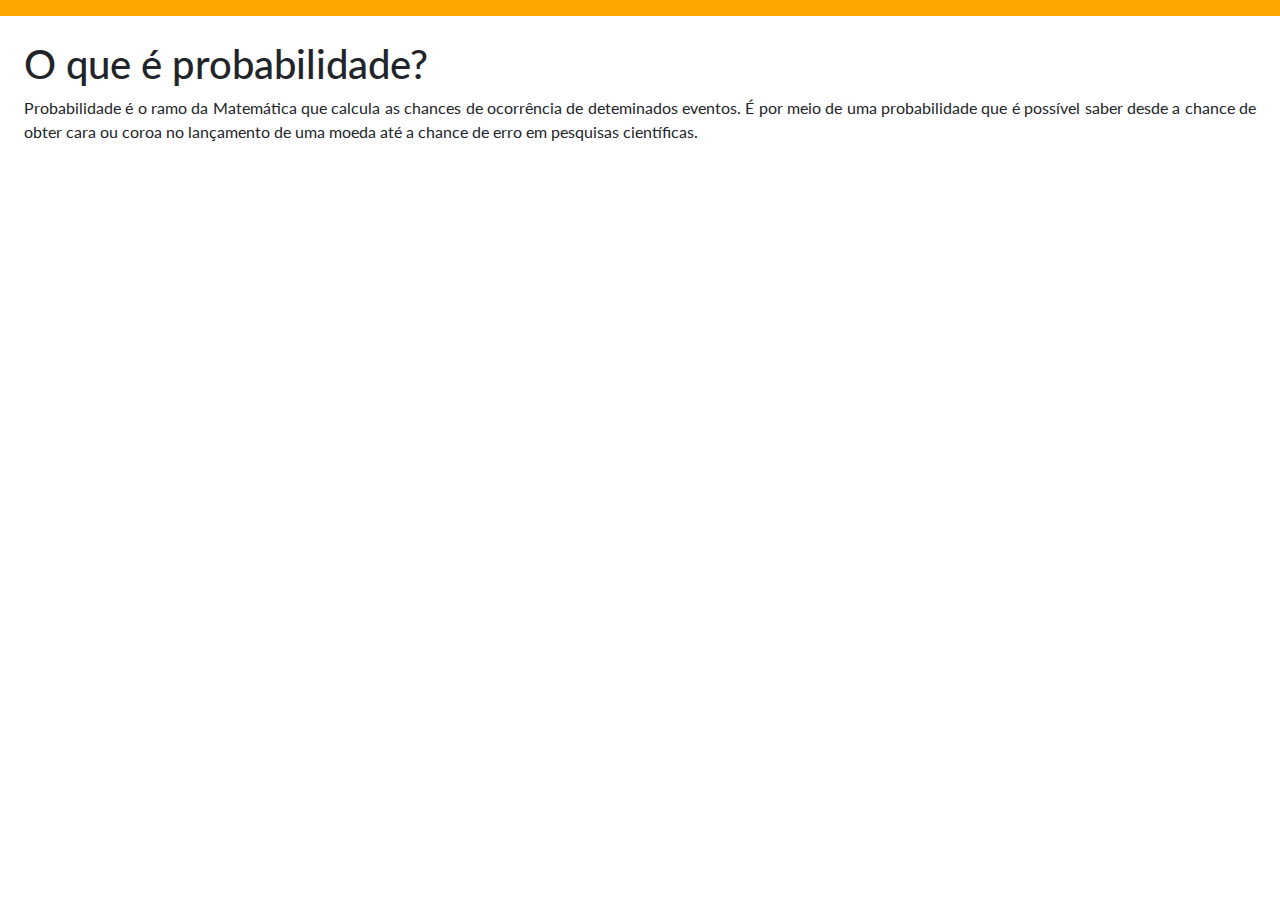
==== metodologia.html @ d93bada9 "add frist things" ====
<!DOCTYPE html>
<html lang="en">

<head>
  <script async src="https://www.googletagmanager.com/gtag/js?id=UA-156200472-1"></script>
  <script>
    window.dataLayer = window.dataLayer || [];
    function gtag() { dataLayer.push(arguments); }
    gtag('js', new Date());

    gtag('config', 'UA-156200472-1');
  </script>
  <meta charset="UTF-8">
  <meta name="viewport" content="width=device-width, initial-scale=1.0">
  <meta http-equiv="X-UA-Compatible" content="ie=edge">
  <link rel="shortcut icon" href="assets/icon.png" type="image/x-icon">
  <script src="https://code.jquery.com/jquery-3.4.1.js" integrity="sha256-WpOohJOqMqqyKL9FccASB9O0KwACQJpFTUBLTYOVvVU="
    crossorigin="anonymous"></script>
  <link rel="stylesheet" href="https://stackpath.bootstrapcdn.com/bootstrap/4.4.1/css/bootstrap.min.css"
    integrity="sha384-Vkoo8x4CGsO3+Hhxv8T/Q5PaXtkKtu6ug5TOeNV6gBiFeWPGFN9MuhOf23Q9Ifjh" crossorigin="anonymous">

  <script src="https://cdn.jsdelivr.net/npm/popper.js@1.16.0/dist/umd/popper.min.js"
    integrity="sha384-Q6E9RHvbIyZFJoft+2mJbHaEWldlvI9IOYy5n3zV9zzTtmI3UksdQRVvoxMfooAo"
    crossorigin="anonymous"></script>
  <script src="https://stackpath.bootstrapcdn.com/bootstrap/4.4.1/js/bootstrap.min.js"
    integrity="sha384-wfSDF2E50Y2D1uUdj0O3uMBJnjuUD4Ih7YwaYd1iqfktj0Uod8GCExl3Og8ifwB6"
    crossorigin="anonymous"></script>
  <link rel="stylesheet" href="style.css">
  <script src="script.js"></script>
  <script src="metodologia.js"></script>
  <title>BBB 20 - Metodologia</title>
</head>

<body>
  <nav id="nav" class="navbar navbar-expand-lg navbar-light bg-orange">
  </nav>
  <div class="m-4">
      <h1 class="my-2">
          O que é probabilidade?
        </h1>
        <p style="text-align: justify;">
            Probabilidade é o ramo da Matemática que calcula as chances de ocorrência de deteminados eventos. É por meio de uma probabilidade que é possível saber desde a chance de obter cara ou coroa no lançamento de uma moeda até a chance de erro em pesquisas científicas.
        </p>
    </div>
</body>

</html>
---- style.css ----
@import url('https://fonts.googleapis.com/css?family=Lato&display=swap');

body{
    font-family: 'Lato', sans-serif;
}

a.navbar-brand{
    font-weight: 900;
}
.bg-orange{
    background-color: orange;
}
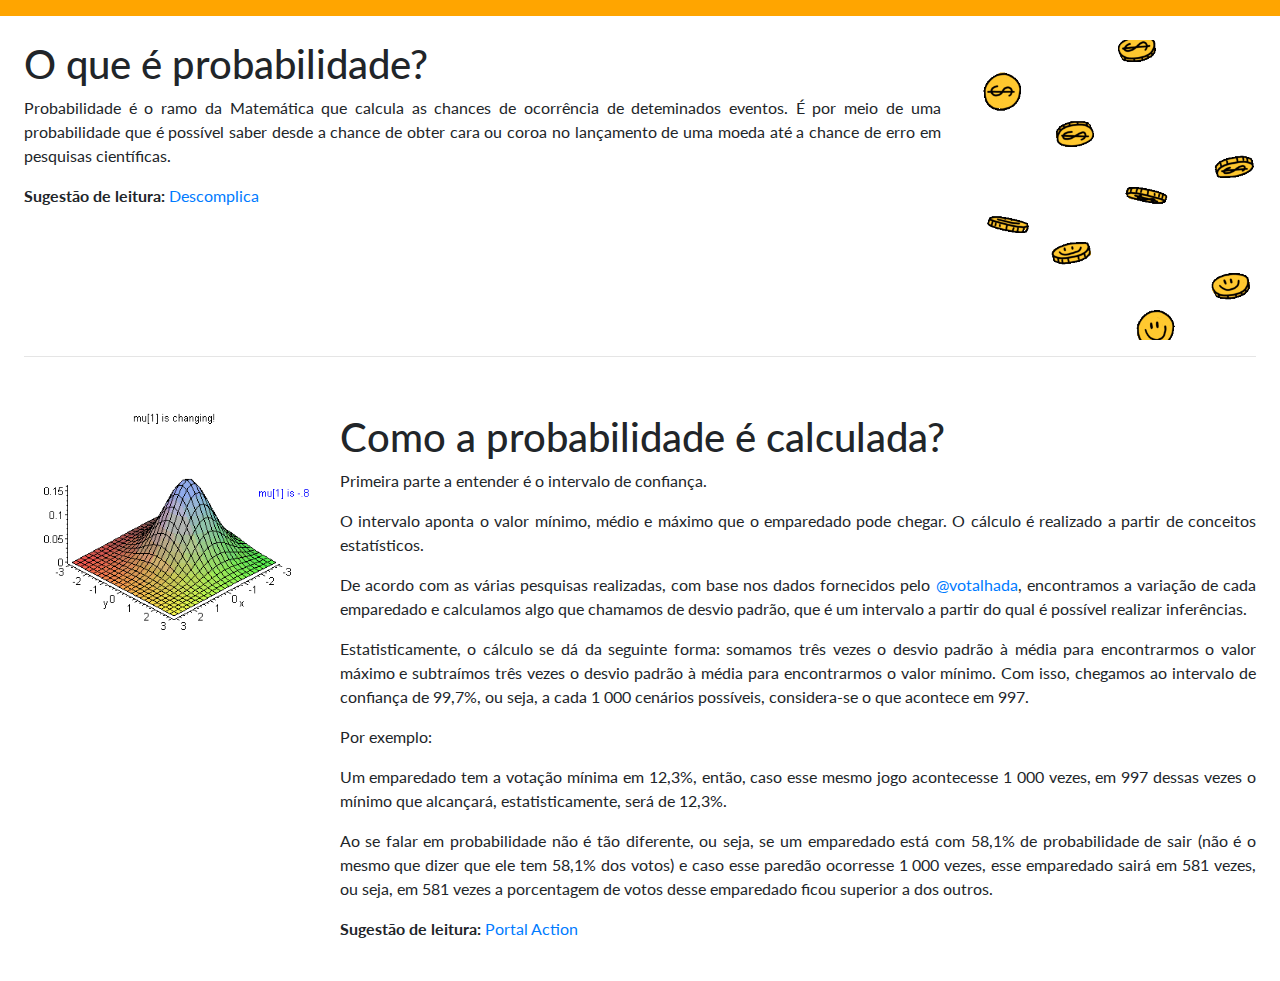
==== commit 15df4bb0: "more text" ====
--- a/metodologia.html
+++ b/metodologia.html
@@ -2,45 +2,86 @@
 <html lang="en">
 
 <head>
-  <script async src="https://www.googletagmanager.com/gtag/js?id=UA-156200472-1"></script>
-  <script>
-    window.dataLayer = window.dataLayer || [];
-    function gtag() { dataLayer.push(arguments); }
-    gtag('js', new Date());
+    <script async src="https://www.googletagmanager.com/gtag/js?id=UA-156200472-1"></script>
+    <script>
+        window.dataLayer = window.dataLayer || [];
+        function gtag() { dataLayer.push(arguments); }
+        gtag('js', new Date());
 
-    gtag('config', 'UA-156200472-1');
-  </script>
-  <meta charset="UTF-8">
-  <meta name="viewport" content="width=device-width, initial-scale=1.0">
-  <meta http-equiv="X-UA-Compatible" content="ie=edge">
-  <link rel="shortcut icon" href="assets/icon.png" type="image/x-icon">
-  <script src="https://code.jquery.com/jquery-3.4.1.js" integrity="sha256-WpOohJOqMqqyKL9FccASB9O0KwACQJpFTUBLTYOVvVU="
-    crossorigin="anonymous"></script>
-  <link rel="stylesheet" href="https://stackpath.bootstrapcdn.com/bootstrap/4.4.1/css/bootstrap.min.css"
-    integrity="sha384-Vkoo8x4CGsO3+Hhxv8T/Q5PaXtkKtu6ug5TOeNV6gBiFeWPGFN9MuhOf23Q9Ifjh" crossorigin="anonymous">
+        gtag('config', 'UA-156200472-1');
+    </script>
+    <meta charset="UTF-8">
+    <meta name="viewport" content="width=device-width, initial-scale=1.0">
+    <meta http-equiv="X-UA-Compatible" content="ie=edge">
+    <link rel="shortcut icon" href="assets/icon.png" type="image/x-icon">
+    <script src="https://code.jquery.com/jquery-3.4.1.js"
+        integrity="sha256-WpOohJOqMqqyKL9FccASB9O0KwACQJpFTUBLTYOVvVU=" crossorigin="anonymous"></script>
+    <link rel="stylesheet" href="https://stackpath.bootstrapcdn.com/bootstrap/4.4.1/css/bootstrap.min.css"
+        integrity="sha384-Vkoo8x4CGsO3+Hhxv8T/Q5PaXtkKtu6ug5TOeNV6gBiFeWPGFN9MuhOf23Q9Ifjh" crossorigin="anonymous">
 
-  <script src="https://cdn.jsdelivr.net/npm/popper.js@1.16.0/dist/umd/popper.min.js"
-    integrity="sha384-Q6E9RHvbIyZFJoft+2mJbHaEWldlvI9IOYy5n3zV9zzTtmI3UksdQRVvoxMfooAo"
-    crossorigin="anonymous"></script>
-  <script src="https://stackpath.bootstrapcdn.com/bootstrap/4.4.1/js/bootstrap.min.js"
-    integrity="sha384-wfSDF2E50Y2D1uUdj0O3uMBJnjuUD4Ih7YwaYd1iqfktj0Uod8GCExl3Og8ifwB6"
-    crossorigin="anonymous"></script>
-  <link rel="stylesheet" href="style.css">
-  <script src="script.js"></script>
-  <script src="metodologia.js"></script>
-  <title>BBB 20 - Metodologia</title>
+    <script src="https://cdn.jsdelivr.net/npm/popper.js@1.16.0/dist/umd/popper.min.js"
+        integrity="sha384-Q6E9RHvbIyZFJoft+2mJbHaEWldlvI9IOYy5n3zV9zzTtmI3UksdQRVvoxMfooAo"
+        crossorigin="anonymous"></script>
+    <script src="https://stackpath.bootstrapcdn.com/bootstrap/4.4.1/js/bootstrap.min.js"
+        integrity="sha384-wfSDF2E50Y2D1uUdj0O3uMBJnjuUD4Ih7YwaYd1iqfktj0Uod8GCExl3Og8ifwB6"
+        crossorigin="anonymous"></script>
+    <link rel="stylesheet" href="style.css">
+    <script src="script.js"></script>
+    <script src="metodologia.js"></script>
+    <title>BBB 20 - Metodologia</title>
 </head>
 
 <body>
-  <nav id="nav" class="navbar navbar-expand-lg navbar-light bg-orange">
-  </nav>
-  <div class="m-4">
-      <h1 class="my-2">
-          O que é probabilidade?
-        </h1>
-        <p style="text-align: justify;">
-            Probabilidade é o ramo da Matemática que calcula as chances de ocorrência de deteminados eventos. É por meio de uma probabilidade que é possível saber desde a chance de obter cara ou coroa no lançamento de uma moeda até a chance de erro em pesquisas científicas.
-        </p>
+    <nav id="nav" class="navbar navbar-expand-lg navbar-light bg-orange">
+    </nav>
+    <div class="m-4">
+        <div class="row">
+            <div class="col-12 col-md-9">
+                <h1>
+                    O que é probabilidade?
+                </h1>
+                <p>
+                    Probabilidade é o ramo da Matemática que calcula as chances de ocorrência de deteminados eventos. É
+                    por meio de uma probabilidade que é possível saber desde a chance de obter cara ou coroa no
+                    lançamento de uma moeda até a chance de erro em pesquisas científicas.
+                </p>
+                <p>
+                    <strong>Sugestão de leitura: </strong> <a
+                        href="http://material.descomplica.com.br/projetos-especiais/Resumos-Top-5-Matematica.pdf"
+                        target="_blank">Descomplica</a>
+                </p>
+            </div>
+            <div class="col-12 col-md-3">
+                <img class="" src="assets/coins.gif" alt="">
+            </div>
+        </div>
+        <hr>
+        <div class="row">
+            <div class="col-12 col-md-3">
+                <img class="" src="assets/distribution.gif" alt="">
+            </div>
+            <div class="col-12 col-md-9">
+                <h1>
+                    Como a probabilidade é calculada?
+                </h1>
+                <p>
+                    Primeira parte a entender é o intervalo de confiança.
+                </p>
+                <p>O intervalo aponta o valor mínimo, médio e máximo que o emparedado pode chegar. O cálculo é realizado a partir de conceitos estatísticos.</p>
+                <p>De acordo com as várias pesquisas realizadas, com base nos dados fornecidos pelo <a href="https://twitter.com/votalhada">@votalhada</a>, encontramos a variação de cada emparedado e calculamos algo que chamamos de desvio padrão, que é um intervalo a partir do qual é possível realizar inferências.</p>
+                <p>Estatisticamente, o cálculo se dá da seguinte forma: somamos três vezes o desvio padrão à média para encontrarmos o valor máximo e subtraímos três vezes o desvio padrão à média para encontrarmos o valor mínimo. Com isso, chegamos ao intervalo de confiança de 99,7%, ou seja, a cada 1 000 cenários possíveis, considera-se o que acontece em 997.</p>
+                <p>Por exemplo:</p>
+                <p>Um emparedado tem a votação mínima em 12,3%, então, caso esse mesmo jogo acontecesse 1 000 vezes, em 997 dessas vezes o mínimo que alcançará, estatisticamente, será de 12,3%.</p>
+                <p>Ao se falar em probabilidade não é tão diferente, ou seja, se um emparedado está com 58,1% de probabilidade de sair (não é o mesmo que dizer que ele tem 58,1% dos votos) e caso esse paredão ocorresse 1 000 vezes, esse emparedado sairá em 581 vezes, ou seja, em 581 vezes a porcentagem de votos desse emparedado ficou superior a dos outros.</p>
+                <p>
+                    <strong>Sugestão de leitura: </strong> <a
+                        href="http://www.portalaction.com.br/inferencia/intervalo-de-confianca"
+                        target="_blank">Portal Action</a>
+                </p>
+
+            </div>
+
+        </div>
     </div>
 </body>
 
--- a/style.css
+++ b/style.css
@@ -9,4 +9,16 @@
 }
 .bg-orange{
     background-color: orange;
+}
+
+img{
+    width: 300px !important;
+}
+
+p{
+    text-align: justify;
+}
+hr{
+    padding-top: 20px;
+    padding-bottom: 20px;
 }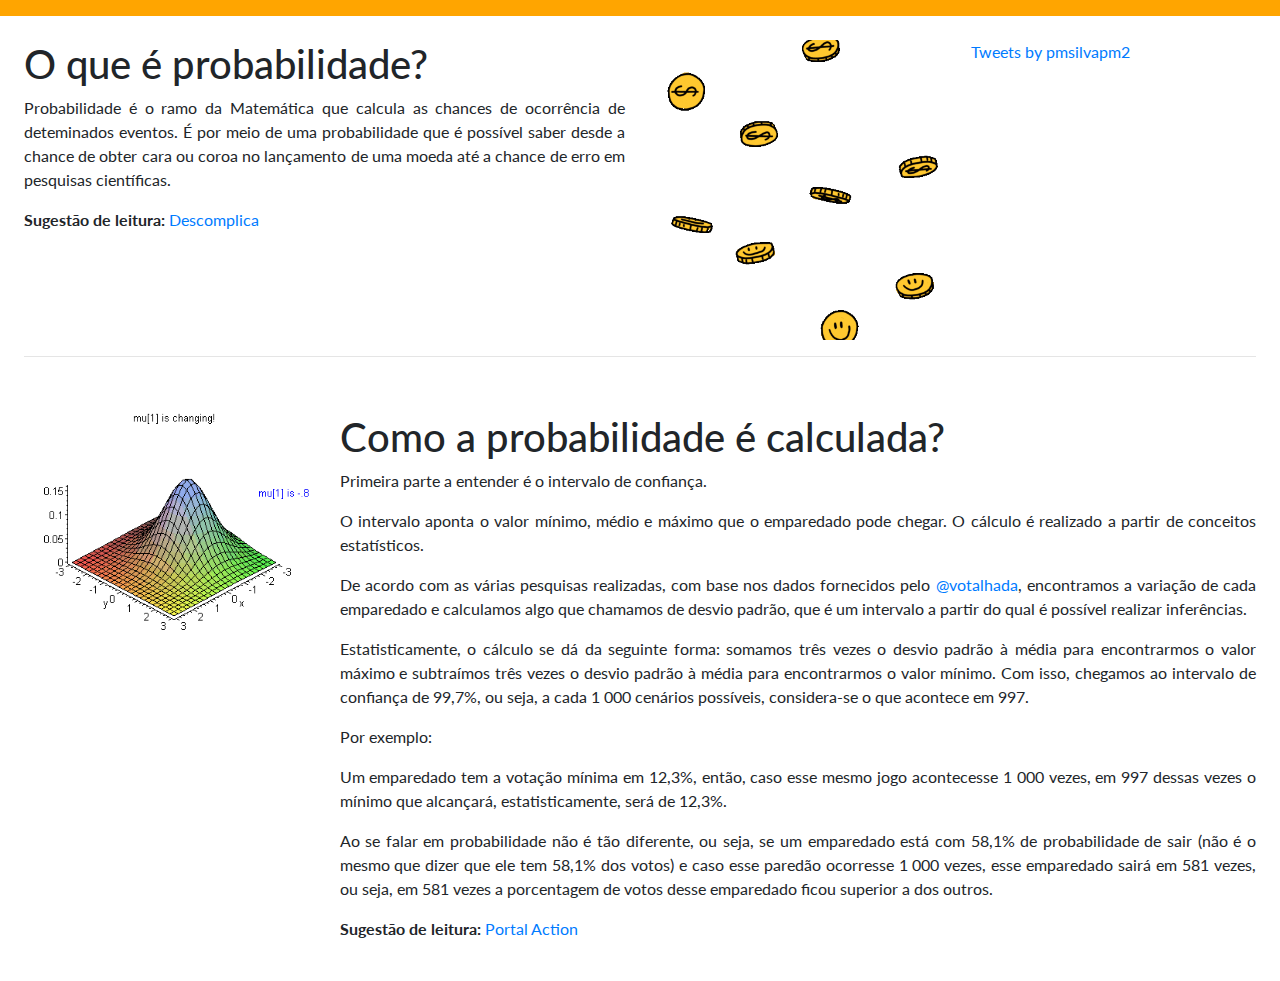
==== commit ca922550: "finish metofology" ====
--- a/metodologia.html
+++ b/metodologia.html
@@ -36,7 +36,7 @@
     </nav>
     <div class="m-4">
         <div class="row">
-            <div class="col-12 col-md-9">
+            <div class="col-12 col-md-6">
                 <h1>
                     O que é probabilidade?
                 </h1>
@@ -54,6 +54,9 @@
             <div class="col-12 col-md-3">
                 <img class="" src="assets/coins.gif" alt="">
             </div>
+            <div class="col-12 col-md-3">
+                <a class="twitter-timeline" data-width="300" data-height="300" href="https://twitter.com/pmsilvapm2?ref_src=twsrc%5Etfw">Tweets by pmsilvapm2</a> <script async src="https://platform.twitter.com/widgets.js" charset="utf-8"></script>
+            </div>
         </div>
         <hr>
         <div class="row">
@@ -68,7 +71,7 @@
                     Primeira parte a entender é o intervalo de confiança.
                 </p>
                 <p>O intervalo aponta o valor mínimo, médio e máximo que o emparedado pode chegar. O cálculo é realizado a partir de conceitos estatísticos.</p>
-                <p>De acordo com as várias pesquisas realizadas, com base nos dados fornecidos pelo <a href="https://twitter.com/votalhada">@votalhada</a>, encontramos a variação de cada emparedado e calculamos algo que chamamos de desvio padrão, que é um intervalo a partir do qual é possível realizar inferências.</p>
+                <p>De acordo com as várias pesquisas realizadas, com base nos dados fornecidos pelo <a href="https://twitter.com/votalhada" target="_blank">@votalhada</a>, encontramos a variação de cada emparedado e calculamos algo que chamamos de desvio padrão, que é um intervalo a partir do qual é possível realizar inferências.</p>
                 <p>Estatisticamente, o cálculo se dá da seguinte forma: somamos três vezes o desvio padrão à média para encontrarmos o valor máximo e subtraímos três vezes o desvio padrão à média para encontrarmos o valor mínimo. Com isso, chegamos ao intervalo de confiança de 99,7%, ou seja, a cada 1 000 cenários possíveis, considera-se o que acontece em 997.</p>
                 <p>Por exemplo:</p>
                 <p>Um emparedado tem a votação mínima em 12,3%, então, caso esse mesmo jogo acontecesse 1 000 vezes, em 997 dessas vezes o mínimo que alcançará, estatisticamente, será de 12,3%.</p>
@@ -80,7 +83,7 @@
                 </p>
 
             </div>
-
+            
         </div>
     </div>
 </body>
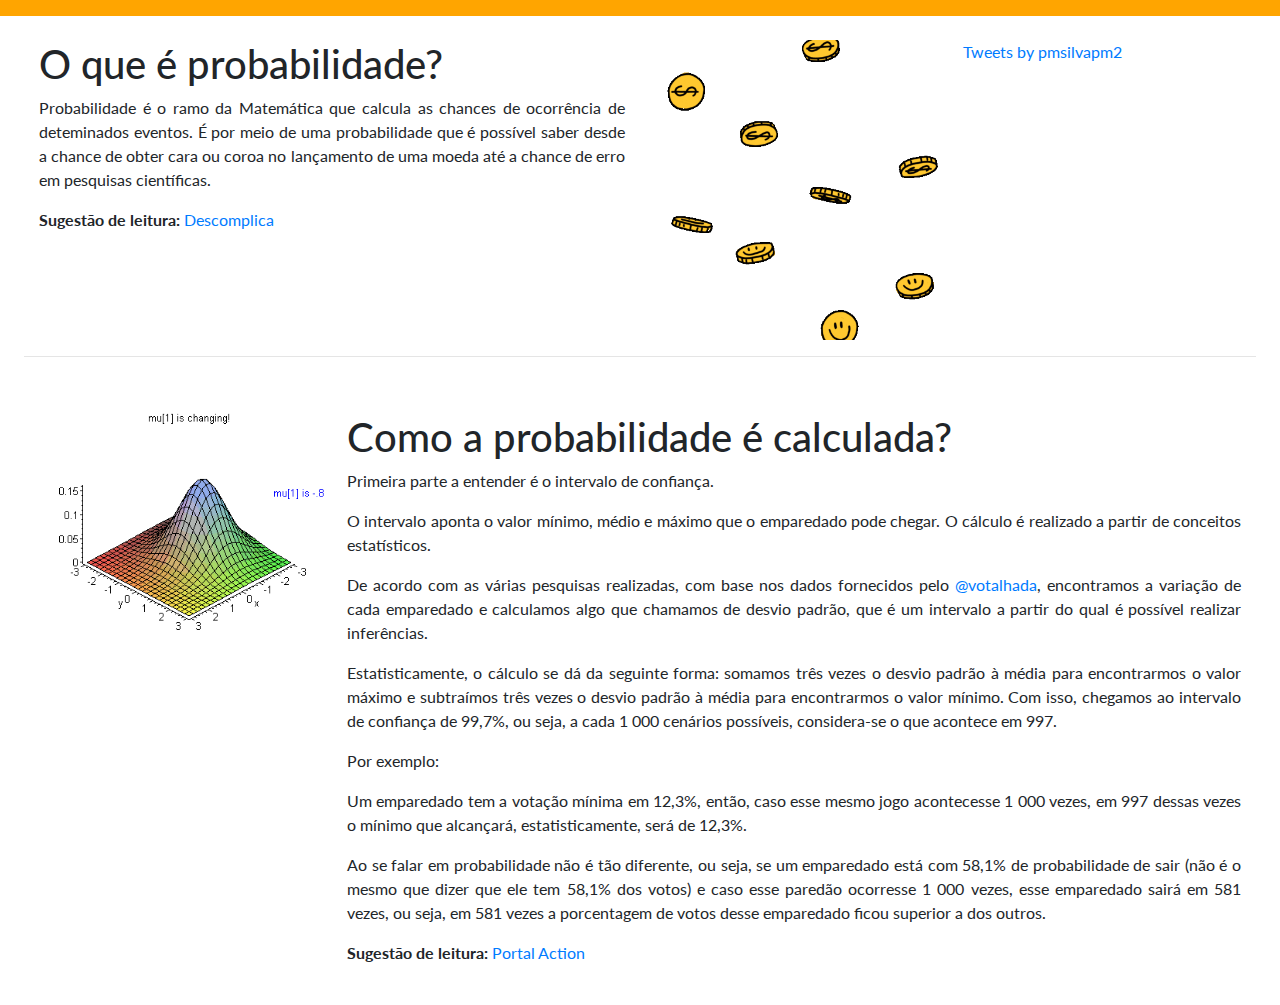
==== commit 0debafa4: "fixing things" ====
--- a/metodologia.html
+++ b/metodologia.html
@@ -1,5 +1,5 @@
 <!DOCTYPE html>
-<html lang="en">
+<html lang="pt-br">
 
 <head>
     <script async src="https://www.googletagmanager.com/gtag/js?id=UA-156200472-1"></script>
@@ -12,6 +12,22 @@
     </script>
     <meta charset="UTF-8">
     <meta name="viewport" content="width=device-width, initial-scale=1.0">
+
+
+    <meta http-equiv="X-UA-Compatible" content="ie=edge">
+    <link rel="shortcut icon" href="assets/icon.png" type="image/x-icon">
+    <meta content="Um site para você acompanhar as estatísticas sobre a casa mais vigiada do país. Acompanhe! BBB 20"
+        name="og:description">
+    <meta content="BBB Estatísticas" property="og:site_name">
+    <meta content="Um site para você acompanhar as estatísticas sobre a casa mais vigiada do país. Acompanhe! BBB 20"
+        name="twitter:description">
+    <!-- Social Media meta tag need customer customization -->
+    <meta content="100002198446812" property="fb:app_id">
+    <meta content="100002198446812" property="fb:admins">
+    <meta content="@pmsilvapm2" name="twitter:site">
+    <meta content="@pmsilvapm2" name="twitter:creator">
+
+
     <meta http-equiv="X-UA-Compatible" content="ie=edge">
     <link rel="shortcut icon" href="assets/icon.png" type="image/x-icon">
     <script src="https://code.jquery.com/jquery-3.4.1.js"
@@ -55,7 +71,9 @@
                 <img class="" src="assets/coins.gif" alt="">
             </div>
             <div class="col-12 col-md-3">
-                <a class="twitter-timeline" data-width="300" data-height="300" href="https://twitter.com/pmsilvapm2?ref_src=twsrc%5Etfw">Tweets by pmsilvapm2</a> <script async src="https://platform.twitter.com/widgets.js" charset="utf-8"></script>
+                <a class="twitter-timeline" data-width="300" data-height="300"
+                    href="https://twitter.com/pmsilvapm2?ref_src=twsrc%5Etfw">Tweets by pmsilvapm2</a>
+                <script async src="https://platform.twitter.com/widgets.js" charset="utf-8"></script>
             </div>
         </div>
         <hr>
@@ -70,20 +88,31 @@
                 <p>
                     Primeira parte a entender é o intervalo de confiança.
                 </p>
-                <p>O intervalo aponta o valor mínimo, médio e máximo que o emparedado pode chegar. O cálculo é realizado a partir de conceitos estatísticos.</p>
-                <p>De acordo com as várias pesquisas realizadas, com base nos dados fornecidos pelo <a href="https://twitter.com/votalhada" target="_blank">@votalhada</a>, encontramos a variação de cada emparedado e calculamos algo que chamamos de desvio padrão, que é um intervalo a partir do qual é possível realizar inferências.</p>
-                <p>Estatisticamente, o cálculo se dá da seguinte forma: somamos três vezes o desvio padrão à média para encontrarmos o valor máximo e subtraímos três vezes o desvio padrão à média para encontrarmos o valor mínimo. Com isso, chegamos ao intervalo de confiança de 99,7%, ou seja, a cada 1 000 cenários possíveis, considera-se o que acontece em 997.</p>
+                <p>O intervalo aponta o valor mínimo, médio e máximo que o emparedado pode chegar. O cálculo é realizado
+                    a partir de conceitos estatísticos.</p>
+                <p>De acordo com as várias pesquisas realizadas, com base nos dados fornecidos pelo <a
+                        href="https://twitter.com/votalhada" target="_blank">@votalhada</a>, encontramos a variação de
+                    cada emparedado e calculamos algo que chamamos de desvio padrão, que é um intervalo a partir do qual
+                    é possível realizar inferências.</p>
+                <p>Estatisticamente, o cálculo se dá da seguinte forma: somamos três vezes o desvio padrão à média para
+                    encontrarmos o valor máximo e subtraímos três vezes o desvio padrão à média para encontrarmos o
+                    valor mínimo. Com isso, chegamos ao intervalo de confiança de 99,7%, ou seja, a cada 1 000 cenários
+                    possíveis, considera-se o que acontece em 997.</p>
                 <p>Por exemplo:</p>
-                <p>Um emparedado tem a votação mínima em 12,3%, então, caso esse mesmo jogo acontecesse 1 000 vezes, em 997 dessas vezes o mínimo que alcançará, estatisticamente, será de 12,3%.</p>
-                <p>Ao se falar em probabilidade não é tão diferente, ou seja, se um emparedado está com 58,1% de probabilidade de sair (não é o mesmo que dizer que ele tem 58,1% dos votos) e caso esse paredão ocorresse 1 000 vezes, esse emparedado sairá em 581 vezes, ou seja, em 581 vezes a porcentagem de votos desse emparedado ficou superior a dos outros.</p>
+                <p>Um emparedado tem a votação mínima em 12,3%, então, caso esse mesmo jogo acontecesse 1 000 vezes, em
+                    997 dessas vezes o mínimo que alcançará, estatisticamente, será de 12,3%.</p>
+                <p>Ao se falar em probabilidade não é tão diferente, ou seja, se um emparedado está com 58,1% de
+                    probabilidade de sair (não é o mesmo que dizer que ele tem 58,1% dos votos) e caso esse paredão
+                    ocorresse 1 000 vezes, esse emparedado sairá em 581 vezes, ou seja, em 581 vezes a porcentagem de
+                    votos desse emparedado ficou superior a dos outros.</p>
                 <p>
                     <strong>Sugestão de leitura: </strong> <a
-                        href="http://www.portalaction.com.br/inferencia/intervalo-de-confianca"
-                        target="_blank">Portal Action</a>
+                        href="http://www.portalaction.com.br/inferencia/intervalo-de-confianca" target="_blank">Portal
+                        Action</a>
                 </p>
 
             </div>
-            
+
         </div>
     </div>
 </body>
--- a/style.css
+++ b/style.css
@@ -4,6 +4,12 @@
     font-family: 'Lato', sans-serif;
 }
 
+#nav{
+    position: sticky;
+    top:0;
+    right: 0;
+    z-index: 2;
+}
 a.navbar-brand{
     font-weight: 900;
 }
@@ -21,4 +27,45 @@
 hr{
     padding-top: 20px;
     padding-bottom: 20px;
+}
+
+#grafico1{
+    width: 500px;
+    height: 300px;
+}
+
+.imagem-participante{
+    width: 200px;
+    height: 300px;
+    overflow: hidden;
+    border-radius: 15px;
+}
+
+.imagem-participante>img{
+    width: 200px !important;
+}
+
+.row{
+    margin: 0 !important;
+}
+
+.footer {
+    position: fixed;
+    right: 0;
+    bottom: 0;
+}
+
+.card{
+    padding-right: 0px;
+    padding-left: 0px;
+}
+
+.icon-parceiros{
+    width: 35px !important;
+    height: auto;
+}
+
+.dados-baixados>p{
+    text-align: center !important;
+    font-size: large;
 }